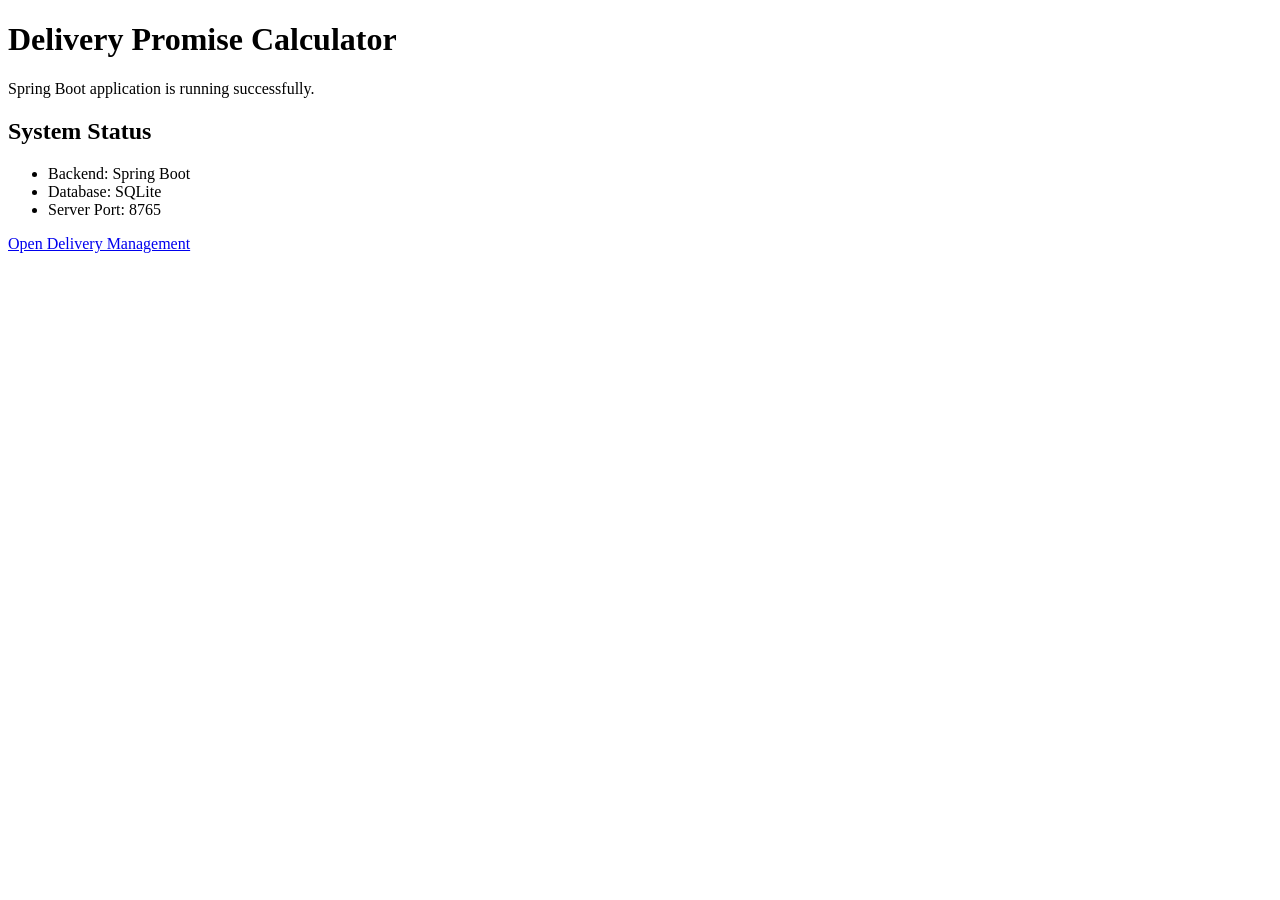
==== src/main/resources/templates/index.html @ 546604e7 "Initial project setup" ====
<!DOCTYPE html>
<html lang="en">
<head>
    <meta charset="UTF-8">
    <meta name="viewport" content="width=device-width, initial-scale=1.0">
    <title>Delivery Promise Calculator</title>
</head>
<body>
    <h1>Delivery Promise Calculator</h1>

    <p>Spring Boot application is running successfully.</p>

    <h2>System Status</h2>
    <ul>
        <li>Backend: Spring Boot</li>
        <li>Database: SQLite</li>
        <li>Server Port: 8765</li>
    </ul>

    <p>
        <a href="/deliveries">Open Delivery Management</a>
    </p>
</body>
</html>
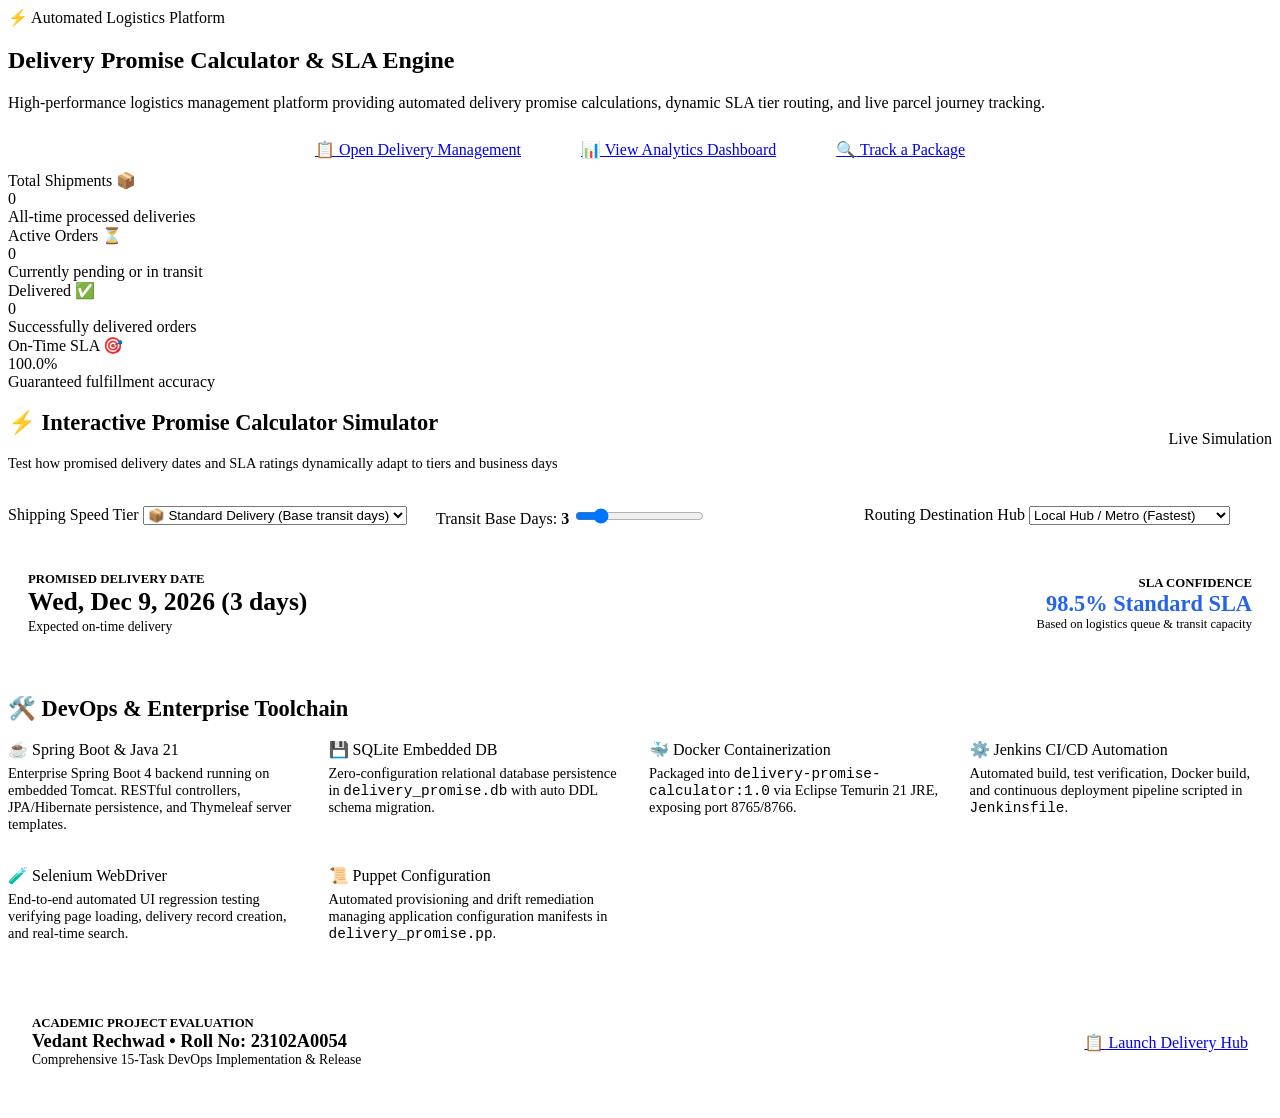
==== commit 3a3195cd: "feat: add application source code, test suites, and comprehensive task reports with screenshots" ====
--- a/src/main/resources/templates/index.html
+++ b/src/main/resources/templates/index.html
@@ -1,24 +1,227 @@
 <!DOCTYPE html>
-<html lang="en">
+<html lang="en" xmlns:th="http://www.thymeleaf.org">
 <head>
     <meta charset="UTF-8">
     <meta name="viewport" content="width=device-width, initial-scale=1.0">
-    <title>Delivery Promise Calculator</title>
+    <title>Delivery Promise Calculator - Enterprise Logistics Platform</title>
+    <link rel="stylesheet" th:href="@{/css/styles.css}">
 </head>
 <body>
-    <h1>Delivery Promise Calculator</h1>
-
-    <p>Spring Boot application is running successfully.</p>
-
-    <h2>System Status</h2>
-    <ul>
-        <li>Backend: Spring Boot</li>
-        <li>Database: SQLite</li>
-        <li>Server Port: 8765</li>
-    </ul>
-
-    <p>
-        <a href="/deliveries">Open Delivery Management</a>
-    </p>
+    <div th:replace="~{fragments/navbar :: navbar('home')}"></div>
+
+    <div class="container">
+        <!-- Hero Section -->
+        <section class="hero">
+            <div class="hero-tag">
+                <span>⚡</span> Automated Logistics Platform
+            </div>
+            <h1 class="hero-title">
+                Delivery Promise <span class="gradient-text">Calculator & SLA Engine</span>
+            </h1>
+            <p class="hero-desc">
+                High-performance logistics management platform providing automated delivery promise calculations, 
+                dynamic SLA tier routing, and live parcel journey tracking.
+            </p>
+
+            <div style="display: flex; gap: 12px; justify-content: center; flex-wrap: wrap;">
+                <a href="/deliveries" class="btn btn-primary" style="font-size: 1rem; padding: 12px 24px;">
+                    <span>📋</span> Open Delivery Management
+                </a>
+                <a href="/dashboard" class="btn btn-secondary" style="font-size: 1rem; padding: 12px 24px;">
+                    <span>📊</span> View Analytics Dashboard
+                </a>
+                <a href="/track" class="btn btn-secondary" style="font-size: 1rem; padding: 12px 24px;">
+                    <span>🔍</span> Track a Package
+                </a>
+            </div>
+        </section>
+
+        <!-- KPI Metrics Grid -->
+        <div class="kpi-grid">
+            <div class="kpi-card">
+                <div class="kpi-header">
+                    <span class="kpi-label">Total Shipments</span>
+                    <span class="kpi-icon">📦</span>
+                </div>
+                <div class="kpi-value" th:text="${total}">0</div>
+                <div class="kpi-meta">All-time processed deliveries</div>
+            </div>
+
+            <div class="kpi-card">
+                <div class="kpi-header">
+                    <span class="kpi-label">Active Orders</span>
+                    <span class="kpi-icon">⏳</span>
+                </div>
+                <div class="kpi-value" th:text="${pending}">0</div>
+                <div class="kpi-meta">Currently pending or in transit</div>
+            </div>
+
+            <div class="kpi-card">
+                <div class="kpi-header">
+                    <span class="kpi-label">Delivered</span>
+                    <span class="kpi-icon">✅</span>
+                </div>
+                <div class="kpi-value" th:text="${delivered}">0</div>
+                <div class="kpi-meta">Successfully delivered orders</div>
+            </div>
+
+            <div class="kpi-card">
+                <div class="kpi-header">
+                    <span class="kpi-label">On-Time SLA</span>
+                    <span class="kpi-icon">🎯</span>
+                </div>
+                <div class="kpi-value">
+                    <span th:text="${slaRate}">100.0</span>%
+                </div>
+                <div class="kpi-meta">Guaranteed fulfillment accuracy</div>
+            </div>
+        </div>
+
+        <!-- Interactive Promise Date Calculator Simulator Widget -->
+        <div class="calc-simulator">
+            <div style="display: flex; align-items: center; justify-content: space-between; margin-bottom: 20px; flex-wrap: wrap; gap: 12px;">
+                <div>
+                    <h2 style="font-size: 1.4rem; font-weight: 800;">⚡ Interactive Promise Calculator Simulator</h2>
+                    <p style="color: var(--text-secondary); font-size: 0.9rem;">Test how promised delivery dates and SLA ratings dynamically adapt to tiers and business days</p>
+                </div>
+                <span class="hero-tag" style="margin: 0;">Live Simulation</span>
+            </div>
+
+            <div style="display: grid; grid-template-columns: repeat(auto-fit, minmax(240px, 1fr)); gap: 20px; margin-bottom: 24px;">
+                <div class="form-group">
+                    <label class="form-label">Shipping Speed Tier</label>
+                    <select id="simTier" onchange="runSim()">
+                        <option value="SAME_DAY">⚡ Same-Day Rush (0 business days)</option>
+                        <option value="EXPRESS">🚀 Express Priority (1-2 business days)</option>
+                        <option value="STANDARD" selected>📦 Standard Delivery (Base transit days)</option>
+                        <option value="ECONOMY">🌿 Eco Surface Saver (+2 buffer days)</option>
+                    </select>
+                </div>
+
+                <div class="form-group">
+                    <label class="form-label">Transit Base Days: <span id="daysVal" style="font-weight: 800; color: var(--primary);">3</span></label>
+                    <input type="range" id="simDays" min="1" max="14" value="3" oninput="document.getElementById('daysVal').innerText = this.value; runSim();">
+                </div>
+
+                <div class="form-group">
+                    <label class="form-label">Routing Destination Hub</label>
+                    <select id="simZone" onchange="runSim()">
+                        <option value="Metro">Local Hub / Metro (Fastest)</option>
+                        <option value="Regional">Regional Tier-2 City (+1 day)</option>
+                        <option value="Outstation">Outstation / Remote (+2 days)</option>
+                    </select>
+                </div>
+            </div>
+
+            <!-- Calculated Output Preview Box -->
+            <div style="background: var(--bg-surface); border: 1px solid var(--border-color); border-radius: var(--radius-md); padding: 20px; display: flex; align-items: center; justify-content: space-between; flex-wrap: wrap; gap: 16px;">
+                <div>
+                    <div style="font-size: 0.8rem; font-weight: 700; color: var(--text-muted); text-transform: uppercase;">Promised Delivery Date</div>
+                    <div id="simDate" style="font-size: 1.6rem; font-weight: 800; color: var(--primary);">Calculating...</div>
+                    <div id="simDesc" style="font-size: 0.85rem; color: var(--text-secondary); margin-top: 2px;">Expected on-time delivery</div>
+                </div>
+
+                <div style="text-align: right;">
+                    <div style="font-size: 0.8rem; font-weight: 700; color: var(--text-muted); text-transform: uppercase;">SLA Confidence</div>
+                    <div id="simConfidence" style="font-size: 1.4rem; font-weight: 800; color: var(--status-delivered);">99.4% Low Risk</div>
+                    <div style="font-size: 0.78rem; color: var(--text-muted);">Based on logistics queue & transit capacity</div>
+                </div>
+            </div>
+        </div>
+
+        <!-- System Architecture & DevOps Toolchain Cards -->
+        <div style="margin: 40px 0;">
+            <h2 style="font-size: 1.4rem; font-weight: 800; margin-bottom: 18px;">🛠️ DevOps & Enterprise Toolchain</h2>
+            <div style="display: grid; grid-template-columns: repeat(auto-fit, minmax(260px, 1fr)); gap: 18px;">
+                <div class="card">
+                    <div class="card-title"><span>☕</span> Spring Boot & Java 21</div>
+                    <p style="color: var(--text-secondary); font-size: 0.9rem; margin-top: 6px;">
+                        Enterprise Spring Boot 4 backend running on embedded Tomcat. RESTful controllers, JPA/Hibernate persistence, and Thymeleaf server templates.
+                    </p>
+                </div>
+
+                <div class="card">
+                    <div class="card-title"><span>💾</span> SQLite Embedded DB</div>
+                    <p style="color: var(--text-secondary); font-size: 0.9rem; margin-top: 6px;">
+                        Zero-configuration relational database persistence in <code>delivery_promise.db</code> with auto DDL schema migration.
+                    </p>
+                </div>
+
+                <div class="card">
+                    <div class="card-title"><span>🐳</span> Docker Containerization</div>
+                    <p style="color: var(--text-secondary); font-size: 0.9rem; margin-top: 6px;">
+                        Packaged into <code>delivery-promise-calculator:1.0</code> via Eclipse Temurin 21 JRE, exposing port 8765/8766.
+                    </p>
+                </div>
+
+                <div class="card">
+                    <div class="card-title"><span>⚙️</span> Jenkins CI/CD Automation</div>
+                    <p style="color: var(--text-secondary); font-size: 0.9rem; margin-top: 6px;">
+                        Automated build, test verification, Docker build, and continuous deployment pipeline scripted in <code>Jenkinsfile</code>.
+                    </p>
+                </div>
+
+                <div class="card">
+                    <div class="card-title"><span>🧪</span> Selenium WebDriver</div>
+                    <p style="color: var(--text-secondary); font-size: 0.9rem; margin-top: 6px;">
+                        End-to-end automated UI regression testing verifying page loading, delivery record creation, and real-time search.
+                    </p>
+                </div>
+
+                <div class="card">
+                    <div class="card-title"><span>📜</span> Puppet Configuration</div>
+                    <p style="color: var(--text-secondary); font-size: 0.9rem; margin-top: 6px;">
+                        Automated provisioning and drift remediation managing application configuration manifests in <code>delivery_promise.pp</code>.
+                    </p>
+                </div>
+            </div>
+        </div>
+
+        <!-- Student Showcase Banner -->
+        <div style="background: var(--bg-surface); border: 1px solid var(--border-color); border-radius: var(--radius-md); padding: 20px 24px; display: flex; align-items: center; justify-content: space-between; flex-wrap: wrap; gap: 16px; margin: 30px 0;">
+            <div>
+                <div style="font-size: 0.8rem; font-weight: 700; color: var(--text-muted); text-transform: uppercase;">Academic Project Evaluation</div>
+                <div style="font-size: 1.15rem; font-weight: 800; color: var(--text-main);">Vedant Rechwad • Roll No: 23102A0054</div>
+                <div style="font-size: 0.85rem; color: var(--text-secondary);">Comprehensive 15-Task DevOps Implementation & Release</div>
+            </div>
+            <a href="/deliveries" class="btn btn-primary">
+                <span>📋</span> Launch Delivery Hub
+            </a>
+        </div>
+    </div>
+
+    <script>
+        function runSim() {
+            const tier = document.getElementById('simTier').value;
+            let days = parseInt(document.getElementById('simDays').value, 10);
+            const zone = document.getElementById('simZone').value;
+
+            if (zone === 'Regional') days += 1;
+            if (zone === 'Outstation') days += 2;
+
+            let finalDays = days;
+            if (tier === 'SAME_DAY') finalDays = 0;
+            else if (tier === 'EXPRESS') finalDays = Math.max(1, Math.min(days, 2));
+            else if (tier === 'ECONOMY') finalDays = days + 2;
+
+            const target = new Date();
+            target.setDate(target.getDate() + finalDays);
+
+            const options = { weekday: 'short', year: 'numeric', month: 'short', day: 'numeric' };
+            document.getElementById('simDate').innerText = target.toLocaleDateString('en-US', options) + ' (' + finalDays + ' days)';
+
+            if (finalDays <= 1) {
+                document.getElementById('simConfidence').innerText = '99.8% Priority Fast Track';
+                document.getElementById('simConfidence').style.color = '#059669';
+            } else if (finalDays <= 4) {
+                document.getElementById('simConfidence').innerText = '98.5% Standard SLA';
+                document.getElementById('simConfidence').style.color = '#2563eb';
+            } else {
+                document.getElementById('simConfidence').innerText = '94.2% Surface Cargo';
+                document.getElementById('simConfidence').style.color = '#d97706';
+            }
+        }
+        runSim();
+    </script>
 </body>
 </html>
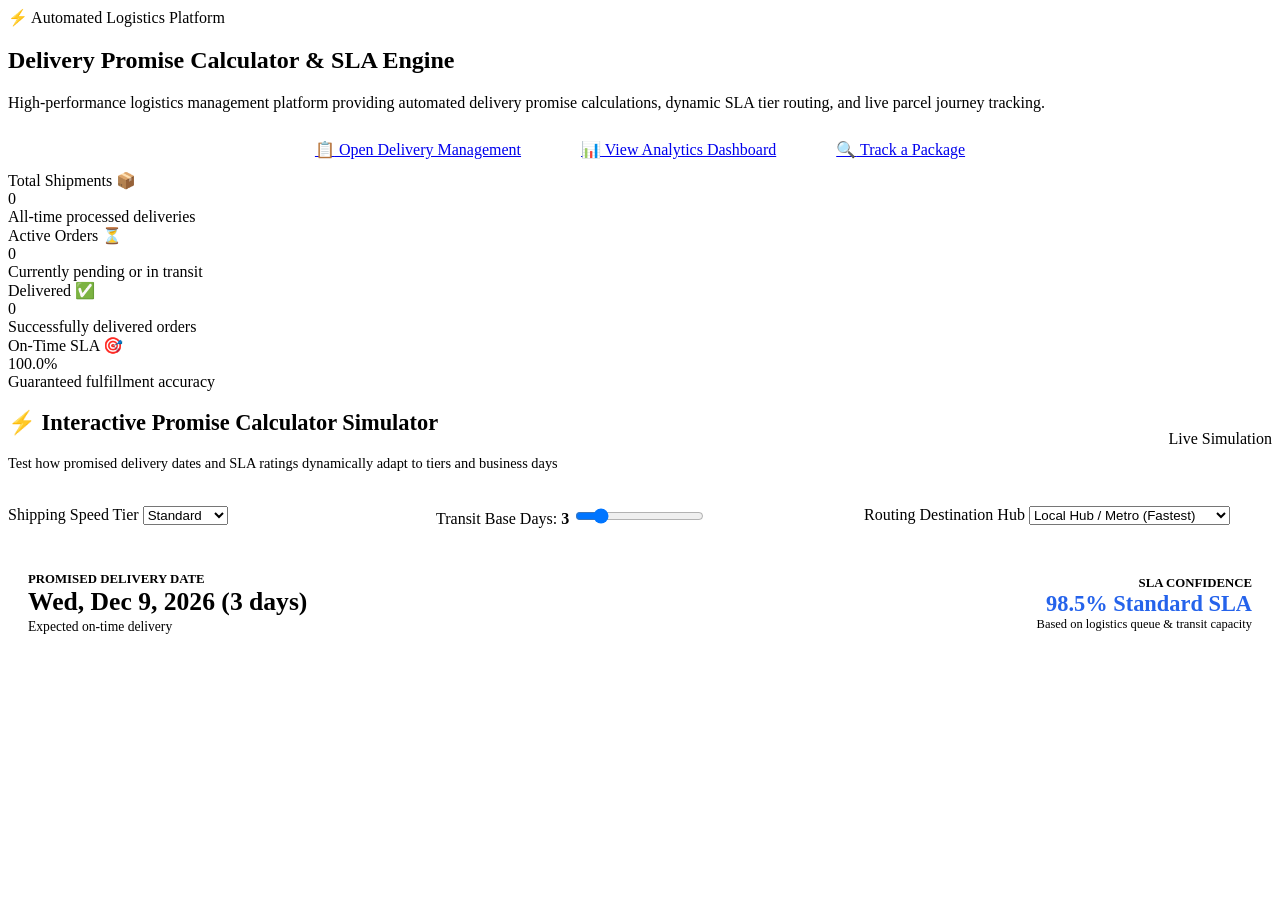
==== commit 4d155458: "feat: add system telemetry, deliveries, index, and login templates with corresponding CSS styles" ====
--- a/src/main/resources/templates/index.html
+++ b/src/main/resources/templates/index.html
@@ -91,10 +91,10 @@
                 <div class="form-group">
                     <label class="form-label">Shipping Speed Tier</label>
                     <select id="simTier" onchange="runSim()">
-                        <option value="SAME_DAY">⚡ Same-Day Rush (0 business days)</option>
-                        <option value="EXPRESS">🚀 Express Priority (1-2 business days)</option>
-                        <option value="STANDARD" selected>📦 Standard Delivery (Base transit days)</option>
-                        <option value="ECONOMY">🌿 Eco Surface Saver (+2 buffer days)</option>
+                        <option value="STANDARD" selected>Standard</option>
+                        <option value="EXPRESS">Express</option>
+                        <option value="SAME_DAY">Same Day</option>
+                        <option value="ECONOMY">Economy</option>
                     </select>
                 </div>
 
@@ -129,65 +129,7 @@
             </div>
         </div>
 
-        <!-- System Architecture & DevOps Toolchain Cards -->
-        <div style="margin: 40px 0;">
-            <h2 style="font-size: 1.4rem; font-weight: 800; margin-bottom: 18px;">🛠️ DevOps & Enterprise Toolchain</h2>
-            <div style="display: grid; grid-template-columns: repeat(auto-fit, minmax(260px, 1fr)); gap: 18px;">
-                <div class="card">
-                    <div class="card-title"><span>☕</span> Spring Boot & Java 21</div>
-                    <p style="color: var(--text-secondary); font-size: 0.9rem; margin-top: 6px;">
-                        Enterprise Spring Boot 4 backend running on embedded Tomcat. RESTful controllers, JPA/Hibernate persistence, and Thymeleaf server templates.
-                    </p>
-                </div>
 
-                <div class="card">
-                    <div class="card-title"><span>💾</span> SQLite Embedded DB</div>
-                    <p style="color: var(--text-secondary); font-size: 0.9rem; margin-top: 6px;">
-                        Zero-configuration relational database persistence in <code>delivery_promise.db</code> with auto DDL schema migration.
-                    </p>
-                </div>
-
-                <div class="card">
-                    <div class="card-title"><span>🐳</span> Docker Containerization</div>
-                    <p style="color: var(--text-secondary); font-size: 0.9rem; margin-top: 6px;">
-                        Packaged into <code>delivery-promise-calculator:1.0</code> via Eclipse Temurin 21 JRE, exposing port 8765/8766.
-                    </p>
-                </div>
-
-                <div class="card">
-                    <div class="card-title"><span>⚙️</span> Jenkins CI/CD Automation</div>
-                    <p style="color: var(--text-secondary); font-size: 0.9rem; margin-top: 6px;">
-                        Automated build, test verification, Docker build, and continuous deployment pipeline scripted in <code>Jenkinsfile</code>.
-                    </p>
-                </div>
-
-                <div class="card">
-                    <div class="card-title"><span>🧪</span> Selenium WebDriver</div>
-                    <p style="color: var(--text-secondary); font-size: 0.9rem; margin-top: 6px;">
-                        End-to-end automated UI regression testing verifying page loading, delivery record creation, and real-time search.
-                    </p>
-                </div>
-
-                <div class="card">
-                    <div class="card-title"><span>📜</span> Puppet Configuration</div>
-                    <p style="color: var(--text-secondary); font-size: 0.9rem; margin-top: 6px;">
-                        Automated provisioning and drift remediation managing application configuration manifests in <code>delivery_promise.pp</code>.
-                    </p>
-                </div>
-            </div>
-        </div>
-
-        <!-- Student Showcase Banner -->
-        <div style="background: var(--bg-surface); border: 1px solid var(--border-color); border-radius: var(--radius-md); padding: 20px 24px; display: flex; align-items: center; justify-content: space-between; flex-wrap: wrap; gap: 16px; margin: 30px 0;">
-            <div>
-                <div style="font-size: 0.8rem; font-weight: 700; color: var(--text-muted); text-transform: uppercase;">Academic Project Evaluation</div>
-                <div style="font-size: 1.15rem; font-weight: 800; color: var(--text-main);">Vedant Rechwad • Roll No: 23102A0054</div>
-                <div style="font-size: 0.85rem; color: var(--text-secondary);">Comprehensive 15-Task DevOps Implementation & Release</div>
-            </div>
-            <a href="/deliveries" class="btn btn-primary">
-                <span>📋</span> Launch Delivery Hub
-            </a>
-        </div>
     </div>
 
     <script>
